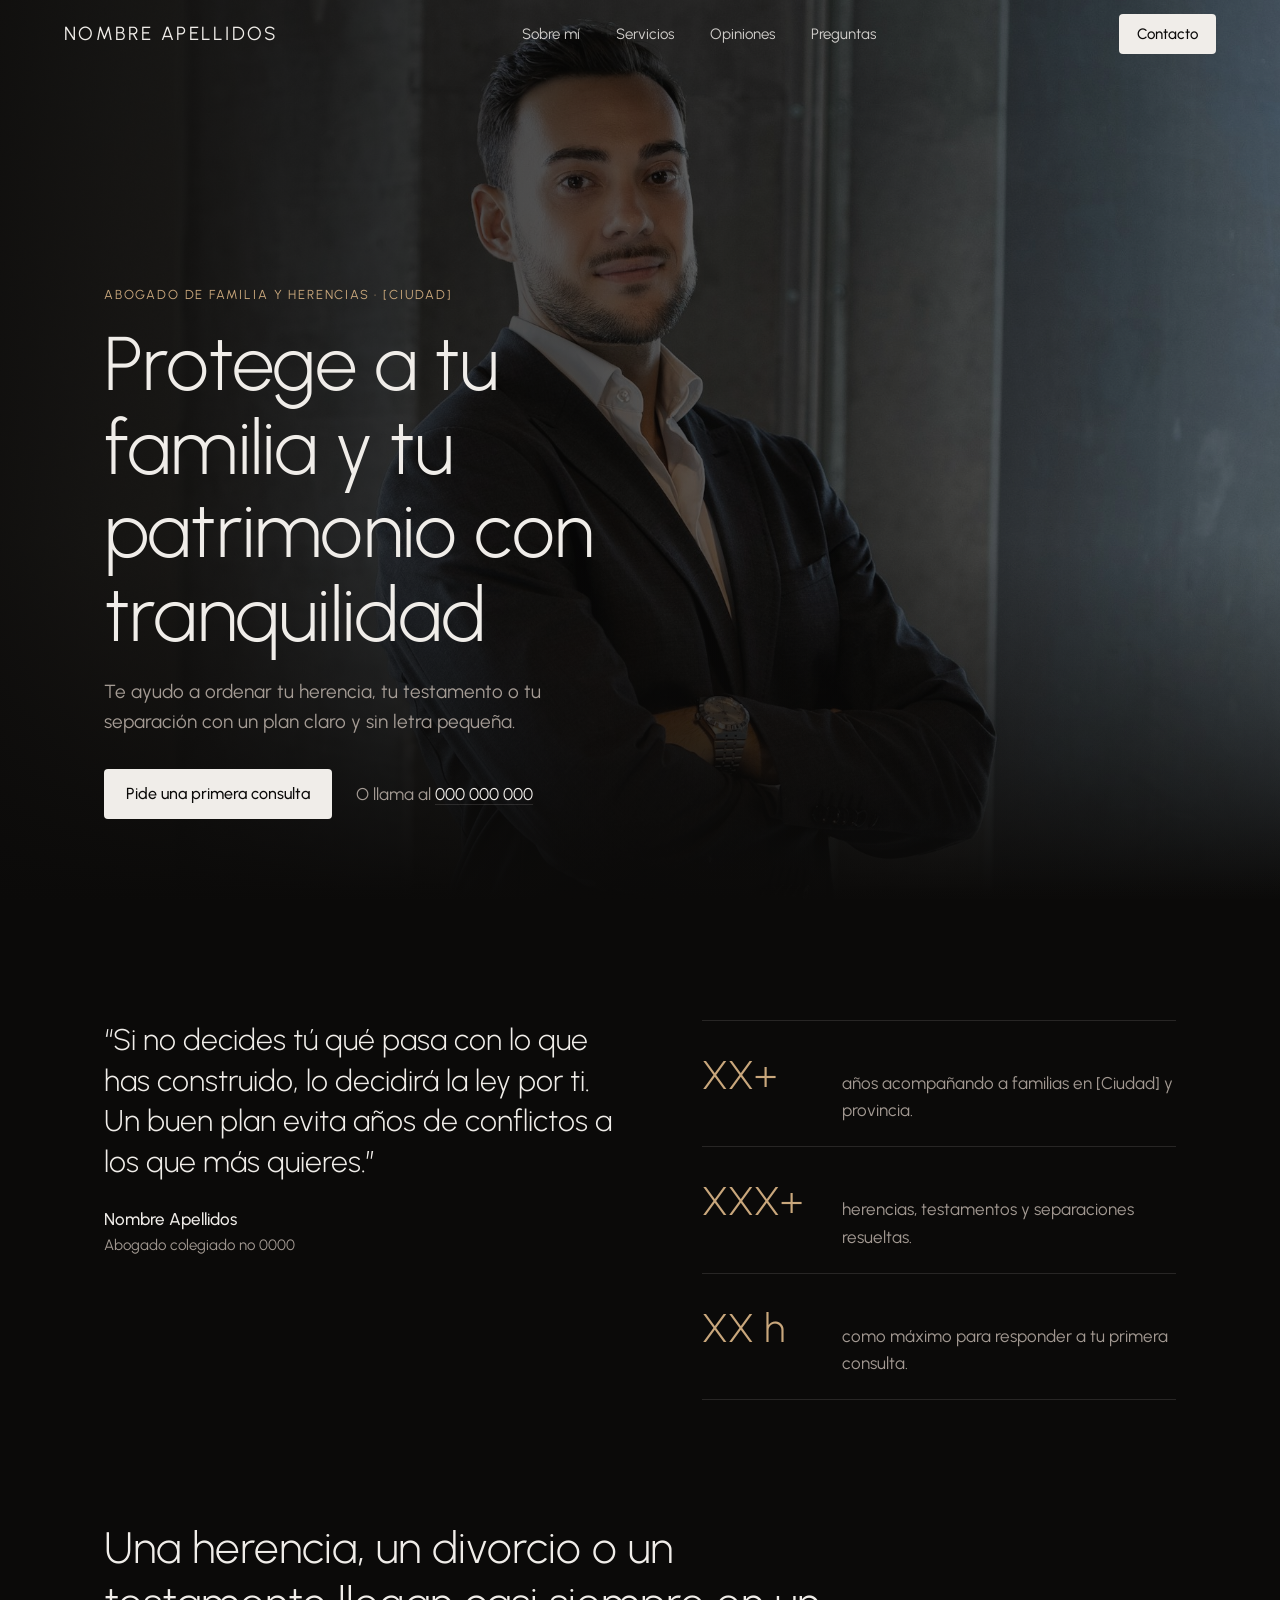
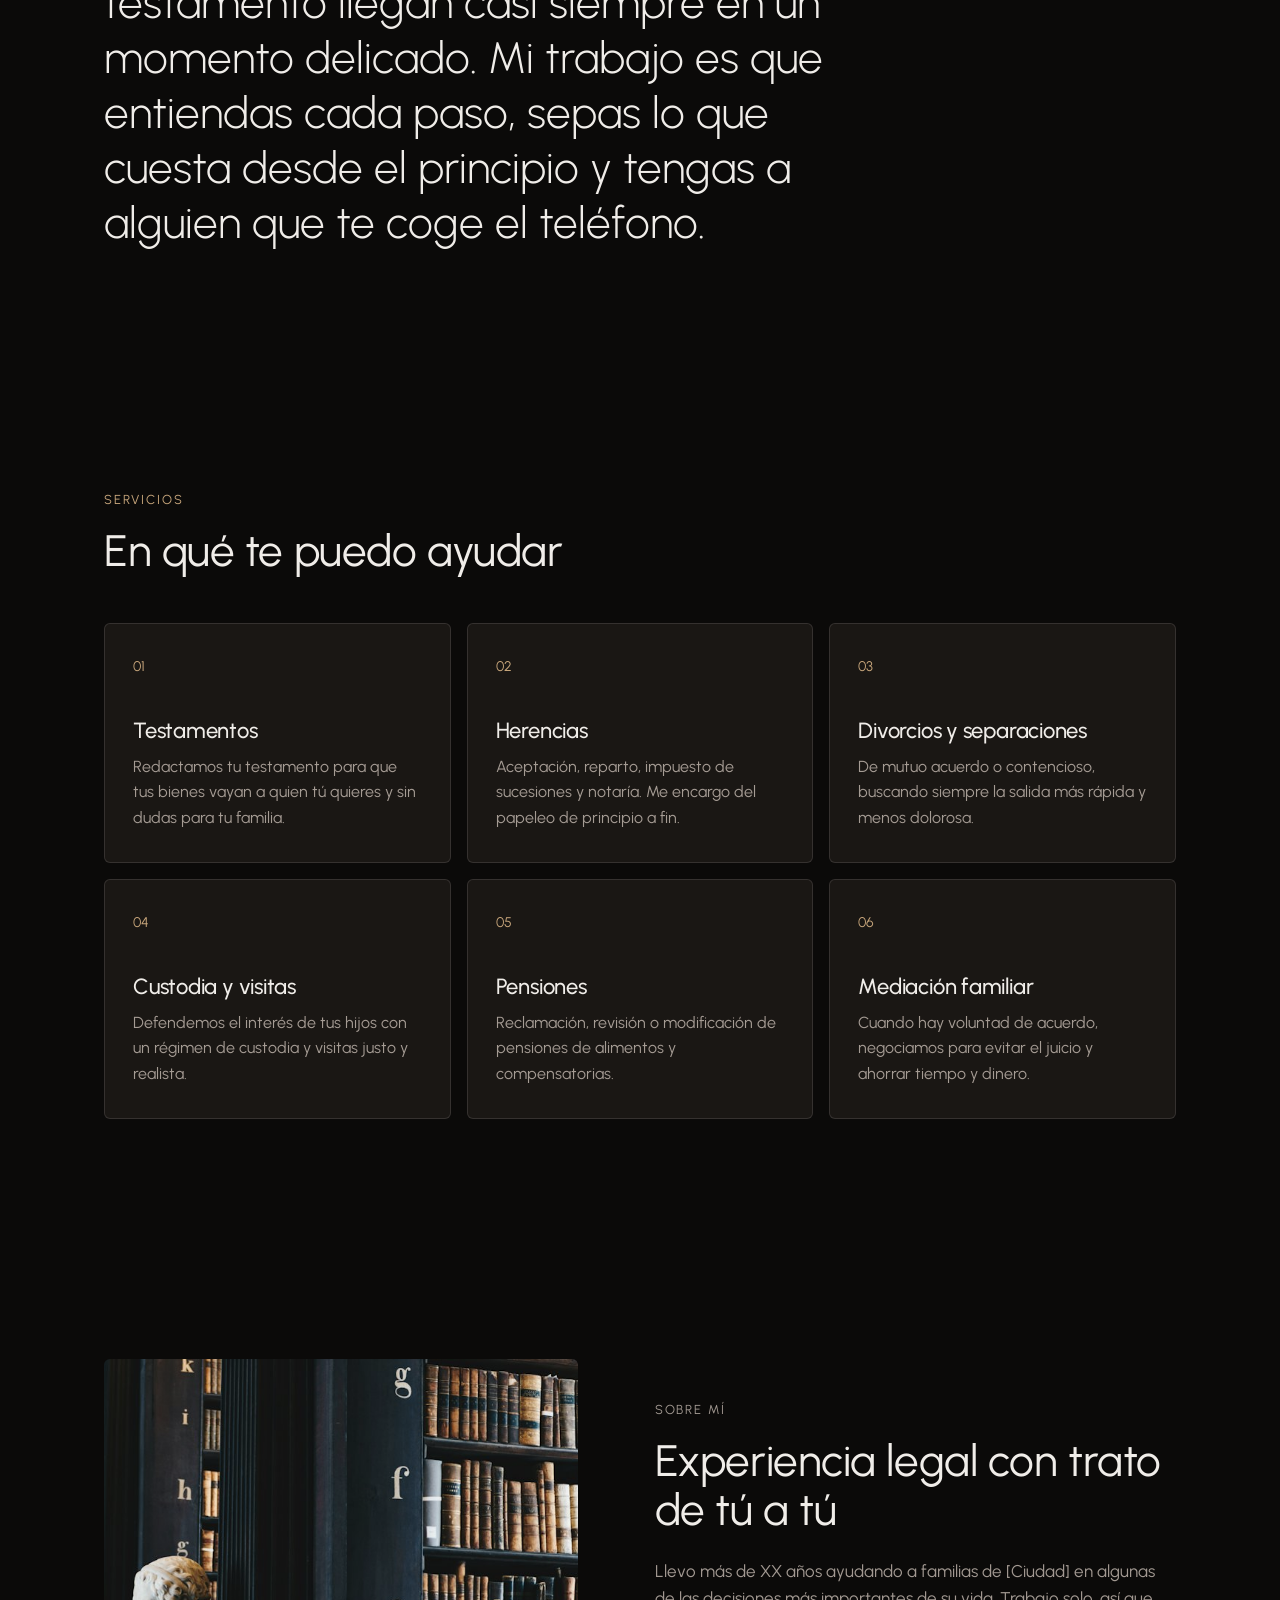
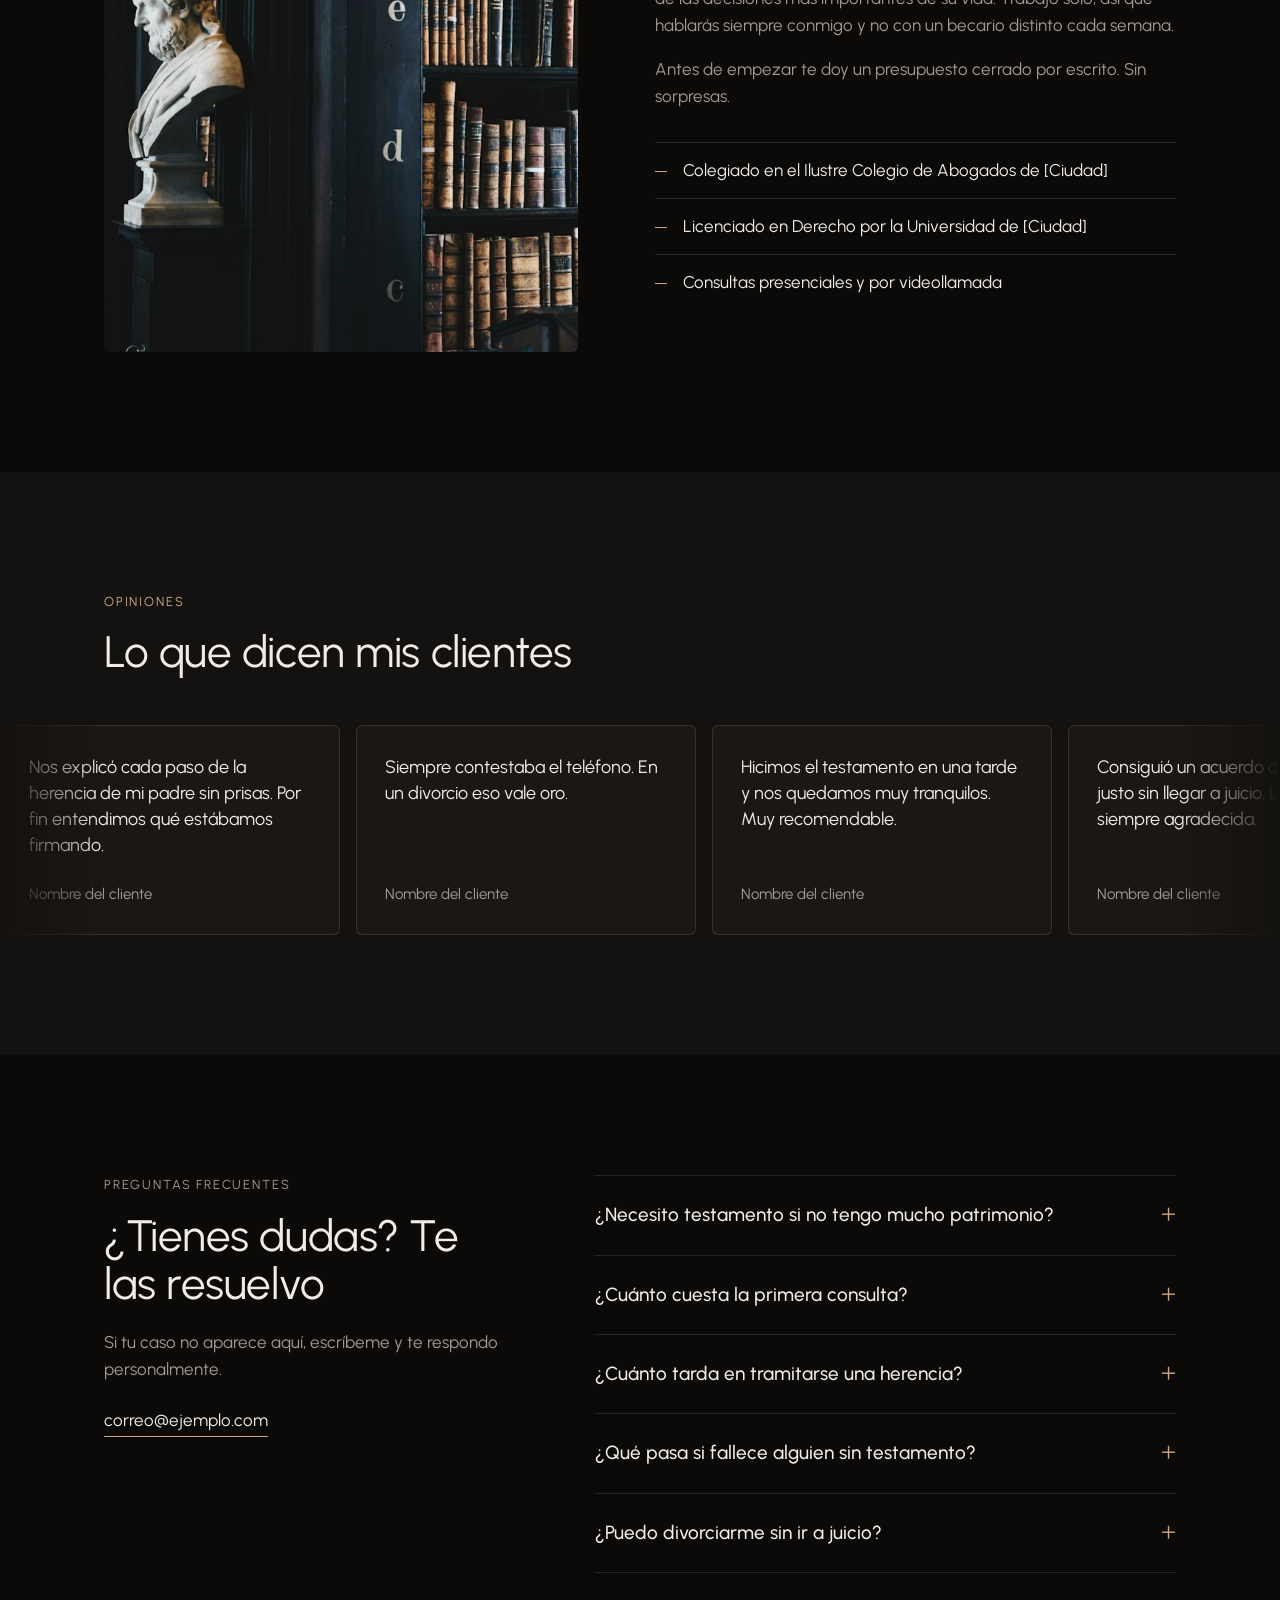
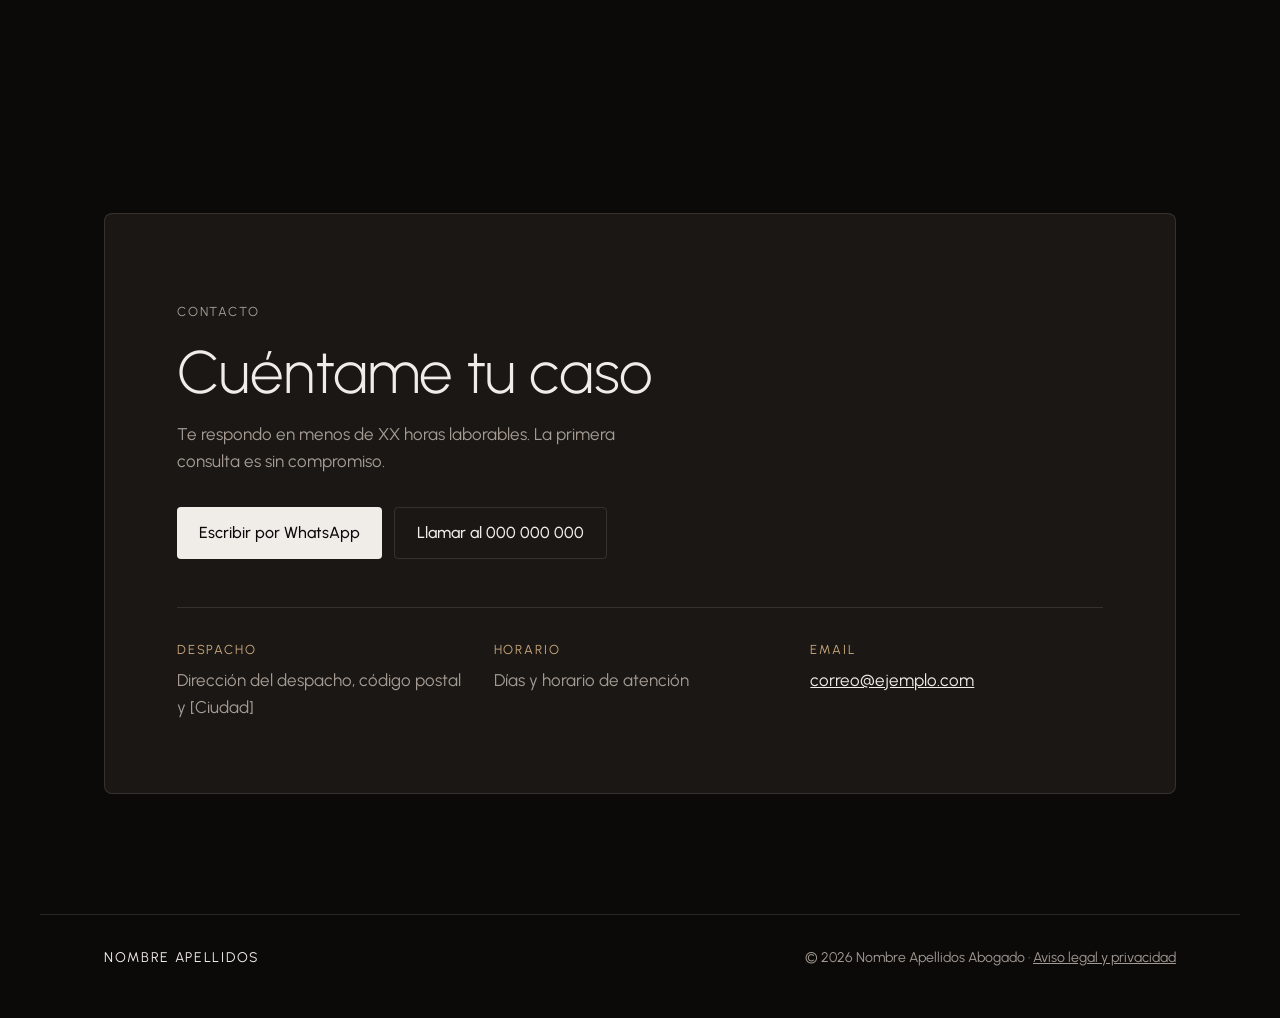
==== index.html @ 5a5ef5f4 "Prototipo de web para abogado Co-Authored-By: Claude Opus 5.5 <noreply@anthropic.com>" ====
<!doctype html>
<html lang="es">
<head>
  <meta charset="utf-8">
  <meta name="viewport" content="width=device-width, initial-scale=1">
  <title>Nombre Apellidos · Abogado de familia y herencias en [Ciudad]</title>
  <meta name="description" content="Abogado de familia y herencias en [Ciudad]. Testamentos, herencias, divorcios y custodia con un trato cercano. Primera consulta sin compromiso: +34 000 000 000.">
  <link rel="canonical" href="https://ercarlo672.github.io/prototipo-abogado/">
  <meta property="og:title" content="Nombre Apellidos · Abogado de familia y herencias en [Ciudad]">
  <meta property="og:description" content="Testamentos, herencias, divorcios y custodia con un trato cercano.">
  <meta property="og:url" content="https://ercarlo672.github.io/prototipo-abogado/">
  <meta property="og:type" content="website">
  <meta property="og:image" content="https://ercarlo672.github.io/prototipo-abogado/assets/hero.jpg">
  <meta name="theme-color" content="#0b0a09">
  <link rel="icon" href="favicon.svg?v=20261025c" type="image/svg+xml">
  <link rel="preload" href="assets/fonts/urbanist.woff2" as="font" type="font/woff2" crossorigin>
  <link rel="stylesheet" href="styles.css?v=20261025c">
  <script>document.documentElement.classList.add("js")</script>
  <script type="application/ld+json">
  {
    "@context": "https://schema.org",
    "@type": "LegalService",
    "name": "Nombre Apellidos Abogado",
    "url": "https://ercarlo672.github.io/prototipo-abogado/",
    "image": "https://ercarlo672.github.io/prototipo-abogado/assets/hero.jpg",
    "telephone": "+34000000000",
    "email": "correo@ejemplo.com",
    "address": { "@type": "PostalAddress", "streetAddress": "Dirección del despacho", "postalCode": "00000", "addressLocality": "[Ciudad]", "addressCountry": "ES" },
    "areaServed": "[Ciudad]",
    "knowsAbout": ["Derecho de familia", "Herencias", "Testamentos", "Divorcios", "Custodia"]
  }
  </script>
</head>
<body>
  <a class="skip" href="#main">Saltar al contenido</a>

  <header class="nav" id="nav">
    <a class="nav__brand" href="./">NOMBRE APELLIDOS</a>
    <nav class="nav__links" aria-label="Principal">
      <a href="#sobre-mi">Sobre mí</a>
      <a href="#servicios">Servicios</a>
      <a href="#opiniones">Opiniones</a>
      <a href="#preguntas">Preguntas</a>
    </nav>
    <a class="btn btn--claro" href="#contacto">Contacto</a>
  </header>

  <main id="main">
    <section class="hero">
      <img class="hero__foto" src="assets/hero.jpg" alt="Nombre Apellidos, abogado, con los brazos cruzados en su despacho" width="1800" height="1800" fetchpriority="high">
      <div class="hero__texto">
        <p class="etiqueta">Abogado de familia y herencias · [Ciudad]</p>
        <h1>Protege a tu familia y tu patrimonio con tranquilidad</h1>
        <p class="hero__sub">Te ayudo a ordenar tu herencia, tu testamento o tu separación con un plan claro y sin letra pequeña.</p>
        <div class="hero__acciones">
          <a class="btn btn--claro" href="#contacto">Pide una primera consulta</a>
          <p class="hero__tel">O llama al <a href="tel:+34000000000">000 000 000</a></p>
        </div>
      </div>
    </section>

    <section class="cita aparece">
      <blockquote>
        <p>“Si no decides tú qué pasa con lo que has construido, lo decidirá la ley por ti. Un buen plan evita años de conflictos a los que más quieres.”</p>
        <footer><strong>Nombre Apellidos</strong><span>Abogado colegiado nº 0000</span></footer>
      </blockquote>
      <ul class="datos">
        <li><strong>XX+</strong><span>años acompañando a familias en [Ciudad] y provincia.</span></li>
        <li><strong>XXX+</strong><span>herencias, testamentos y separaciones resueltas.</span></li>
        <li><strong>XX h</strong><span>como máximo para responder a tu primera consulta.</span></li>
      </ul>
    </section>

    <section class="intro aparece">
      <p>Una herencia, un divorcio o un testamento llegan casi siempre en un momento delicado. Mi trabajo es que entiendas cada paso, sepas lo que cuesta desde el principio y tengas a alguien que te coge el teléfono.</p>
    </section>

    <section class="servicios" id="servicios">
      <div class="cabecera aparece">
        <p class="etiqueta">Servicios</p>
        <h2>En qué te puedo ayudar</h2>
      </div>
      <div class="tarjetas">
        <article class="tarjeta aparece">
          <span class="tarjeta__num">01</span>
          <h3>Testamentos</h3>
          <p>Redactamos tu testamento para que tus bienes vayan a quien tú quieres y sin dudas para tu familia.</p>
        </article>
        <article class="tarjeta aparece">
          <span class="tarjeta__num">02</span>
          <h3>Herencias</h3>
          <p>Aceptación, reparto, impuesto de sucesiones y notaría. Me encargo del papeleo de principio a fin.</p>
        </article>
        <article class="tarjeta aparece">
          <span class="tarjeta__num">03</span>
          <h3>Divorcios y separaciones</h3>
          <p>De mutuo acuerdo o contencioso, buscando siempre la salida más rápida y menos dolorosa.</p>
        </article>
        <article class="tarjeta aparece">
          <span class="tarjeta__num">04</span>
          <h3>Custodia y visitas</h3>
          <p>Defendemos el interés de tus hijos con un régimen de custodia y visitas justo y realista.</p>
        </article>
        <article class="tarjeta aparece">
          <span class="tarjeta__num">05</span>
          <h3>Pensiones</h3>
          <p>Reclamación, revisión o modificación de pensiones de alimentos y compensatorias.</p>
        </article>
        <article class="tarjeta aparece">
          <span class="tarjeta__num">06</span>
          <h3>Mediación familiar</h3>
          <p>Cuando hay voluntad de acuerdo, negociamos para evitar el juicio y ahorrar tiempo y dinero.</p>
        </article>
      </div>
    </section>

    <section class="sobre" id="sobre-mi">
      <img class="sobre__foto aparece" src="assets/despacho.jpg" alt="Biblioteca jurídica con estanterías de libros antiguos" width="1200" height="800" loading="lazy">
      <div class="sobre__texto aparece">
        <p class="etiqueta">Sobre mí</p>
        <h2>Experiencia legal con trato de tú a tú</h2>
        <p>Llevo más de XX años ayudando a familias de [Ciudad] en algunas de las decisiones más importantes de su vida. Trabajo solo, así que hablarás siempre conmigo y no con un becario distinto cada semana.</p>
        <p>Antes de empezar te doy un presupuesto cerrado por escrito. Sin sorpresas.</p>
        <ul class="sellos">
          <li>Colegiado en el Ilustre Colegio de Abogados de [Ciudad]</li>
          <li>Licenciado en Derecho por la Universidad de [Ciudad]</li>
          <li>Consultas presenciales y por videollamada</li>
        </ul>
      </div>
    </section>

    <!-- Opiniones de ejemplo: sustituir por reseñas reales de Google antes de publicar -->
    <section class="opiniones" id="opiniones">
      <div class="cabecera aparece">
        <p class="etiqueta">Opiniones</p>
        <h2>Lo que dicen mis clientes</h2>
      </div>
      <div class="cinta" aria-label="Opiniones de clientes">
        <ul class="cinta__pista">
          <li><p>Nos explicó cada paso de la herencia de mi padre sin prisas. Por fin entendimos qué estábamos firmando.</p><span>Nombre del cliente</span></li>
          <li><p>Siempre contestaba el teléfono. En un divorcio eso vale oro.</p><span>Nombre del cliente</span></li>
          <li><p>Hicimos el testamento en una tarde y nos quedamos muy tranquilos. Muy recomendable.</p><span>Nombre del cliente</span></li>
          <li><p>Consiguió un acuerdo de custodia justo sin llegar a juicio. Le estaré siempre agradecida.</p><span>Nombre del cliente</span></li>
          <li><p>Presupuesto cerrado desde el primer día y ni un euro más. Así da gusto.</p><span>Nombre del cliente</span></li>
          <li><p>Un caso de herencia complicado entre hermanos y lo resolvió con mucha mano izquierda.</p><span>Nombre del cliente</span></li>
        </ul>
      </div>
    </section>

    <section class="preguntas" id="preguntas">
      <div class="preguntas__lado aparece">
        <p class="etiqueta">Preguntas frecuentes</p>
        <h2>¿Tienes dudas? Te las resuelvo</h2>
        <p>Si tu caso no aparece aquí, escríbeme y te respondo personalmente.</p>
        <a class="preguntas__email" href="mailto:correo@ejemplo.com">correo@ejemplo.com</a>
      </div>
      <div class="acordeon aparece">
        <details>
          <summary>¿Necesito testamento si no tengo mucho patrimonio?</summary>
          <p>Sí. Un testamento no es solo dinero: también sirve para nombrar tutor para tus hijos y evitar que tu familia tenga que hacer una declaración de herederos, que es más lenta y cara.</p>
        </details>
        <details>
          <summary>¿Cuánto cuesta la primera consulta?</summary>
          <p>La primera conversación para entender tu caso es sin compromiso. Si seguimos adelante, te doy un presupuesto cerrado por escrito antes de empezar.</p>
        </details>
        <details>
          <summary>¿Cuánto tarda en tramitarse una herencia?</summary>
          <p>Si los herederos están de acuerdo y la documentación está en orden, suele cerrarse en dos o tres meses. Recuerda que el impuesto de sucesiones tiene un plazo de seis meses desde el fallecimiento.</p>
        </details>
        <details>
          <summary>¿Qué pasa si fallece alguien sin testamento?</summary>
          <p>La ley decide quién hereda y en qué proporción. Hay que hacer una declaración de herederos ante notario o juzgado antes de poder repartir los bienes.</p>
        </details>
        <details>
          <summary>¿Puedo divorciarme sin ir a juicio?</summary>
          <p>Sí, si hay acuerdo. Un divorcio de mutuo acuerdo es más rápido, más barato y, sobre todo, menos duro para todos, especialmente si hay hijos.</p>
        </details>
      </div>
    </section>

    <section class="contacto" id="contacto">
      <div class="contacto__caja aparece">
        <p class="etiqueta">Contacto</p>
        <h2>Cuéntame tu caso</h2>
        <p>Te respondo en menos de XX horas laborables. La primera consulta es sin compromiso.</p>
        <div class="contacto__acciones">
          <a class="btn btn--claro" href="https://wa.me/34000000000?text=Hola%2C%20quer%C3%ADa%20consultarte%20un%20caso" target="_blank" rel="noopener">Escribir por WhatsApp</a>
          <a class="btn btn--linea" href="tel:+34000000000">Llamar al 000 000 000</a>
        </div>
        <dl class="contacto__datos">
          <div><dt>Despacho</dt><dd>Dirección del despacho, código postal y [Ciudad]</dd></div>
          <div><dt>Horario</dt><dd>Días y horario de atención</dd></div>
          <div><dt>Email</dt><dd><a href="mailto:correo@ejemplo.com">correo@ejemplo.com</a></dd></div>
        </dl>
      </div>
    </section>
  </main>

  <footer class="pie">
    <span class="pie__marca">NOMBRE APELLIDOS</span>
    <p>&copy; 2026 Nombre Apellidos Abogado · <a href="legal.html">Aviso legal y privacidad</a></p>
  </footer>

  <script src="app.js?v=20261025c" defer></script>
</body>
</html>
---- styles.css ----
/* Álvaro Ríos Abogado: oscuro y cálido, inspirado en la plantilla Solo Lawyers */
@font-face {
  font-family: "Urbanist";
  src: url("assets/fonts/urbanist.woff2") format("woff2");
  font-weight: 300 600;
  font-display: swap;
}

:root {
  --fondo: #0b0a09;
  --fondo-2: #141210;
  --tarjeta: #1a1714;
  --linea: rgba(240, 237, 233, .12);
  --tinta: #f0ede9;
  --suave: rgba(196, 186, 177, .82);
  --acento: #c9a77c;
  --gutter: clamp(16px, 5vw, 64px);
  --ancho: 1200px;
}

*, *::before, *::after { box-sizing: border-box; }
html { scroll-behavior: smooth; scroll-padding-top: 80px; }
body { margin: 0; font: 400 17px/1.6 "Urbanist", system-ui, sans-serif; color: var(--tinta); background: var(--fondo); -webkit-font-smoothing: antialiased; }
a { color: inherit; }
img { max-width: 100%; height: auto; display: block; }
h1, h2, h3 { font-weight: 400; line-height: 1.1; margin: 0; letter-spacing: -.01em; }
h2 { font-size: clamp(30px, 4vw, 44px); }
p { margin: 0; }
:focus-visible { outline: 2px solid var(--acento); outline-offset: 3px; }

.skip { position: absolute; left: -999px; }
.skip:focus { left: 16px; top: 16px; background: var(--tinta); color: var(--fondo); padding: 8px 12px; z-index: 50; }

.etiqueta { font-size: 13px; letter-spacing: .14em; text-transform: uppercase; color: var(--acento); margin-bottom: 16px; }

/* Botones */
.btn { display: inline-flex; align-items: center; justify-content: center; min-height: 46px; padding: 12px 22px; border-radius: 4px; background: var(--tinta); color: var(--fondo); text-decoration: none; font-weight: 500; font-size: 16px; transition: background .2s, color .2s; }
.btn--claro:hover { background: #fff; }
.btn--linea { background: transparent; color: var(--tinta); border: 1px solid var(--linea); }
.btn--linea:hover { border-color: var(--tinta); }

/* Cabecera */
.nav { position: fixed; inset: 0 0 auto; z-index: 20; display: flex; align-items: center; justify-content: space-between; gap: 24px; padding: 14px var(--gutter); transition: background .3s, backdrop-filter .3s; }
.nav.is-fija { background: rgba(11, 10, 9, .82); backdrop-filter: blur(12px); -webkit-backdrop-filter: blur(12px); border-bottom: 1px solid var(--linea); }
.nav__brand { font-size: 19px; letter-spacing: .12em; text-decoration: none; }
.nav__links { display: flex; gap: 36px; }
.nav__links a { text-decoration: none; font-size: 15px; opacity: .85; }
.nav__links a:hover { opacity: 1; }
.nav .btn { min-height: 40px; padding: 8px 18px; font-size: 15px; }

/* Portada */
.hero { position: relative; min-height: 100svh; display: flex; align-items: flex-end; overflow: hidden; }
.hero__foto { position: absolute; inset: 0; width: 100%; height: 100%; object-fit: cover; object-position: 70% 30%; filter: grayscale(.25) brightness(.7); }
.hero::after { content: ""; position: absolute; inset: 0; background: linear-gradient(90deg, rgba(11,10,9,.92) 0%, rgba(11,10,9,.55) 45%, rgba(11,10,9,.1) 100%), linear-gradient(0deg, var(--fondo) 0%, transparent 40%); }
.hero__texto { position: relative; z-index: 1; width: 100%; max-width: var(--ancho); margin: 0 auto; padding: 140px var(--gutter) clamp(48px, 9vh, 96px); }
.hero h1 { font-size: clamp(40px, 6.4vw, 76px); font-weight: 300; max-width: 13ch; }
.hero__sub { max-width: 46ch; margin-top: 20px; font-size: clamp(17px, 1.6vw, 19px); color: var(--suave); }
.hero__acciones { display: flex; flex-wrap: wrap; align-items: center; gap: 16px 24px; margin-top: 32px; }
.hero__tel { color: var(--suave); }
.hero__tel a { color: var(--tinta); text-decoration: none; border-bottom: 1px solid var(--linea); }

/* Cita y datos */
.cita, .intro, .servicios, .sobre, .opiniones, .preguntas, .contacto { max-width: var(--ancho); margin: 0 auto; padding: clamp(64px, 10vw, 120px) var(--gutter); }
.cita { display: grid; grid-template-columns: 1.1fr 1fr; gap: clamp(40px, 6vw, 96px); align-items: start; }
.cita blockquote { margin: 0; }
.cita blockquote p { font-size: clamp(22px, 2.4vw, 30px); line-height: 1.35; font-weight: 300; }
.cita footer { display: flex; flex-direction: column; margin-top: 24px; }
.cita footer strong { font-weight: 500; }
.cita footer span { color: var(--suave); font-size: 15px; }
.datos { list-style: none; margin: 0; padding: 0; display: grid; gap: 0; }
.datos li { display: grid; grid-template-columns: 120px 1fr; gap: 20px; align-items: baseline; padding: 22px 0; border-top: 1px solid var(--linea); }
.datos li:last-child { border-bottom: 1px solid var(--linea); }
.datos strong { font-size: 40px; font-weight: 300; color: var(--acento); }
.datos span { color: var(--suave); }

.intro { padding-top: 0; }
.intro p { max-width: 30ch; font-size: clamp(26px, 3.6vw, 44px); line-height: 1.25; font-weight: 300; }

/* Servicios */
.cabecera { margin-bottom: 48px; }
.tarjetas { display: grid; grid-template-columns: repeat(3, 1fr); gap: 16px; }
.tarjeta { background: var(--tarjeta); border: 1px solid var(--linea); border-radius: 6px; padding: 32px 28px; min-height: 240px; display: flex; flex-direction: column; transition: border-color .25s, transform .25s; }
.tarjeta:hover { border-color: rgba(201, 167, 124, .5); transform: translateY(-3px); }
.tarjeta__num { font-size: 14px; color: var(--acento); margin-bottom: auto; padding-bottom: 40px; }
.tarjeta h3 { font-size: 22px; font-weight: 500; margin-bottom: 10px; }
.tarjeta p { color: var(--suave); font-size: 16px; }

/* Sobre mí */
.sobre { display: grid; grid-template-columns: 1fr 1.1fr; gap: clamp(40px, 6vw, 96px); align-items: center; }
.sobre__foto { width: 100%; aspect-ratio: 4 / 5; object-fit: cover; border-radius: 6px; filter: grayscale(.2); }
.sobre__texto h2 { margin-bottom: 24px; }
.sobre__texto > p { color: var(--suave); margin-bottom: 16px; max-width: 52ch; }
.sellos { list-style: none; padding: 0; margin: 32px 0 0; }
.sellos li { padding: 14px 0 14px 28px; border-top: 1px solid var(--linea); position: relative; }
.sellos li::before { content: ""; position: absolute; left: 0; top: 50%; width: 12px; height: 1px; background: var(--acento); }

/* Opiniones en cinta */
.opiniones { max-width: none; padding-left: 0; padding-right: 0; background: var(--fondo-2); }
.opiniones .cabecera { max-width: var(--ancho); margin: 0 auto 48px; padding: 0 var(--gutter); }
.cinta { overflow: hidden; -webkit-mask-image: linear-gradient(90deg, transparent, #000 8%, #000 92%, transparent); mask-image: linear-gradient(90deg, transparent, #000 8%, #000 92%, transparent); }
.cinta__pista { list-style: none; margin: 0; padding: 0; display: flex; gap: 16px; width: max-content; animation: cinta 50s linear infinite; }
.cinta:hover .cinta__pista { animation-play-state: paused; }
.cinta__pista li { width: 340px; flex: none; background: var(--tarjeta); border: 1px solid var(--linea); border-radius: 6px; padding: 28px; display: flex; flex-direction: column; justify-content: space-between; gap: 24px; }
.cinta__pista p { font-size: 18px; line-height: 1.45; }
.cinta__pista span { color: var(--suave); font-size: 15px; }
@keyframes cinta { to { transform: translateX(calc(-50% - 8px)); } }

/* Preguntas */
.preguntas { display: grid; grid-template-columns: 1fr 1.4fr; gap: clamp(40px, 6vw, 96px); align-items: start; }
.preguntas__lado h2 { margin-bottom: 20px; }
.preguntas__lado p { color: var(--suave); }
.preguntas__email { display: inline-block; margin-top: 24px; text-decoration: none; border-bottom: 1px solid var(--acento); padding-bottom: 2px; }
.acordeon details { border-top: 1px solid var(--linea); }
.acordeon details:last-child { border-bottom: 1px solid var(--linea); }
.acordeon summary { list-style: none; cursor: pointer; display: flex; justify-content: space-between; gap: 24px; padding: 24px 0; font-size: 19px; font-weight: 500; }
.acordeon summary::-webkit-details-marker { display: none; }
.acordeon summary::after { content: "+"; font-size: 26px; line-height: 1; font-weight: 300; color: var(--acento); transition: transform .25s; }
.acordeon details[open] summary::after { transform: rotate(45deg); }
.acordeon details p { color: var(--suave); padding-bottom: 24px; max-width: 60ch; }

/* Contacto */
.contacto__caja { background: var(--tarjeta); border: 1px solid var(--linea); border-radius: 8px; padding: clamp(32px, 6vw, 72px); }
.contacto__caja h2 { font-size: clamp(34px, 5vw, 60px); font-weight: 300; }
.contacto__caja > p { color: var(--suave); margin-top: 16px; max-width: 48ch; }
.contacto__acciones { display: flex; flex-wrap: wrap; gap: 12px; margin-top: 32px; }
.contacto__datos { display: grid; grid-template-columns: repeat(3, 1fr); gap: 24px; margin: 48px 0 0; padding-top: 32px; border-top: 1px solid var(--linea); }
.contacto__datos dt { font-size: 13px; letter-spacing: .14em; text-transform: uppercase; color: var(--acento); margin-bottom: 6px; }
.contacto__datos dd { margin: 0; color: var(--suave); }
.contacto__datos a { color: var(--tinta); }

/* Pie */
.pie { max-width: var(--ancho); margin: 0 auto; padding: 32px var(--gutter) 48px; display: flex; flex-wrap: wrap; justify-content: space-between; gap: 12px; color: var(--suave); font-size: 14px; border-top: 1px solid var(--linea); }
.pie__marca { letter-spacing: .12em; color: var(--tinta); }

/* Páginas legal y 404 */
.legal { max-width: 760px; margin: 0 auto; padding: 120px var(--gutter) 64px; }
.legal h1 { font-size: clamp(32px, 5vw, 48px); font-weight: 300; margin-bottom: 24px; }
.legal h2 { font-size: 22px; font-weight: 500; margin: 40px 0 12px; }
.legal p, .legal li { color: var(--suave); }
.legal p { margin-bottom: 12px; }
.nf { min-height: 100vh; display: grid; place-content: center; justify-items: center; gap: 16px; text-align: center; padding: 24px; }
.nf h1 { font-size: 96px; font-weight: 300; }
.nf p { color: var(--suave); }

/* Aparición al hacer scroll (solo si hay JS) */
.js .aparece { opacity: 0; transform: translateY(24px); transition: opacity .8s ease, transform .8s ease; }
.js .aparece.is-visible { opacity: 1; transform: none; }

@media (max-width: 960px) {
  .nav__links { display: none; }
  .tarjetas { grid-template-columns: repeat(2, 1fr); }
  .cita, .sobre, .preguntas { grid-template-columns: 1fr; }
  .sobre__foto { max-width: 520px; }
}
@media (max-width: 600px) {
  body { font-size: 16px; }
  .tarjetas { grid-template-columns: 1fr; }
  .tarjeta { min-height: 0; }
  .tarjeta__num { padding-bottom: 24px; }
  .datos li { grid-template-columns: 90px 1fr; }
  .datos strong { font-size: 32px; }
  .contacto__datos { grid-template-columns: 1fr; }
  .contacto__acciones .btn { width: 100%; }
  .cinta__pista li { width: 280px; }
  .hero__foto { object-position: 72% 20%; }
  .hero::after { background: linear-gradient(0deg, var(--fondo) 5%, rgba(11,10,9,.75) 45%, rgba(11,10,9,.25) 100%); }
}
@media (prefers-reduced-motion: reduce) {
  html { scroll-behavior: auto; }
  .cinta__pista { animation: none; flex-wrap: wrap; width: auto; padding: 0 var(--gutter); }
  .cinta { -webkit-mask-image: none; mask-image: none; }
  .js .aparece { opacity: 1; transform: none; transition: none; }
}
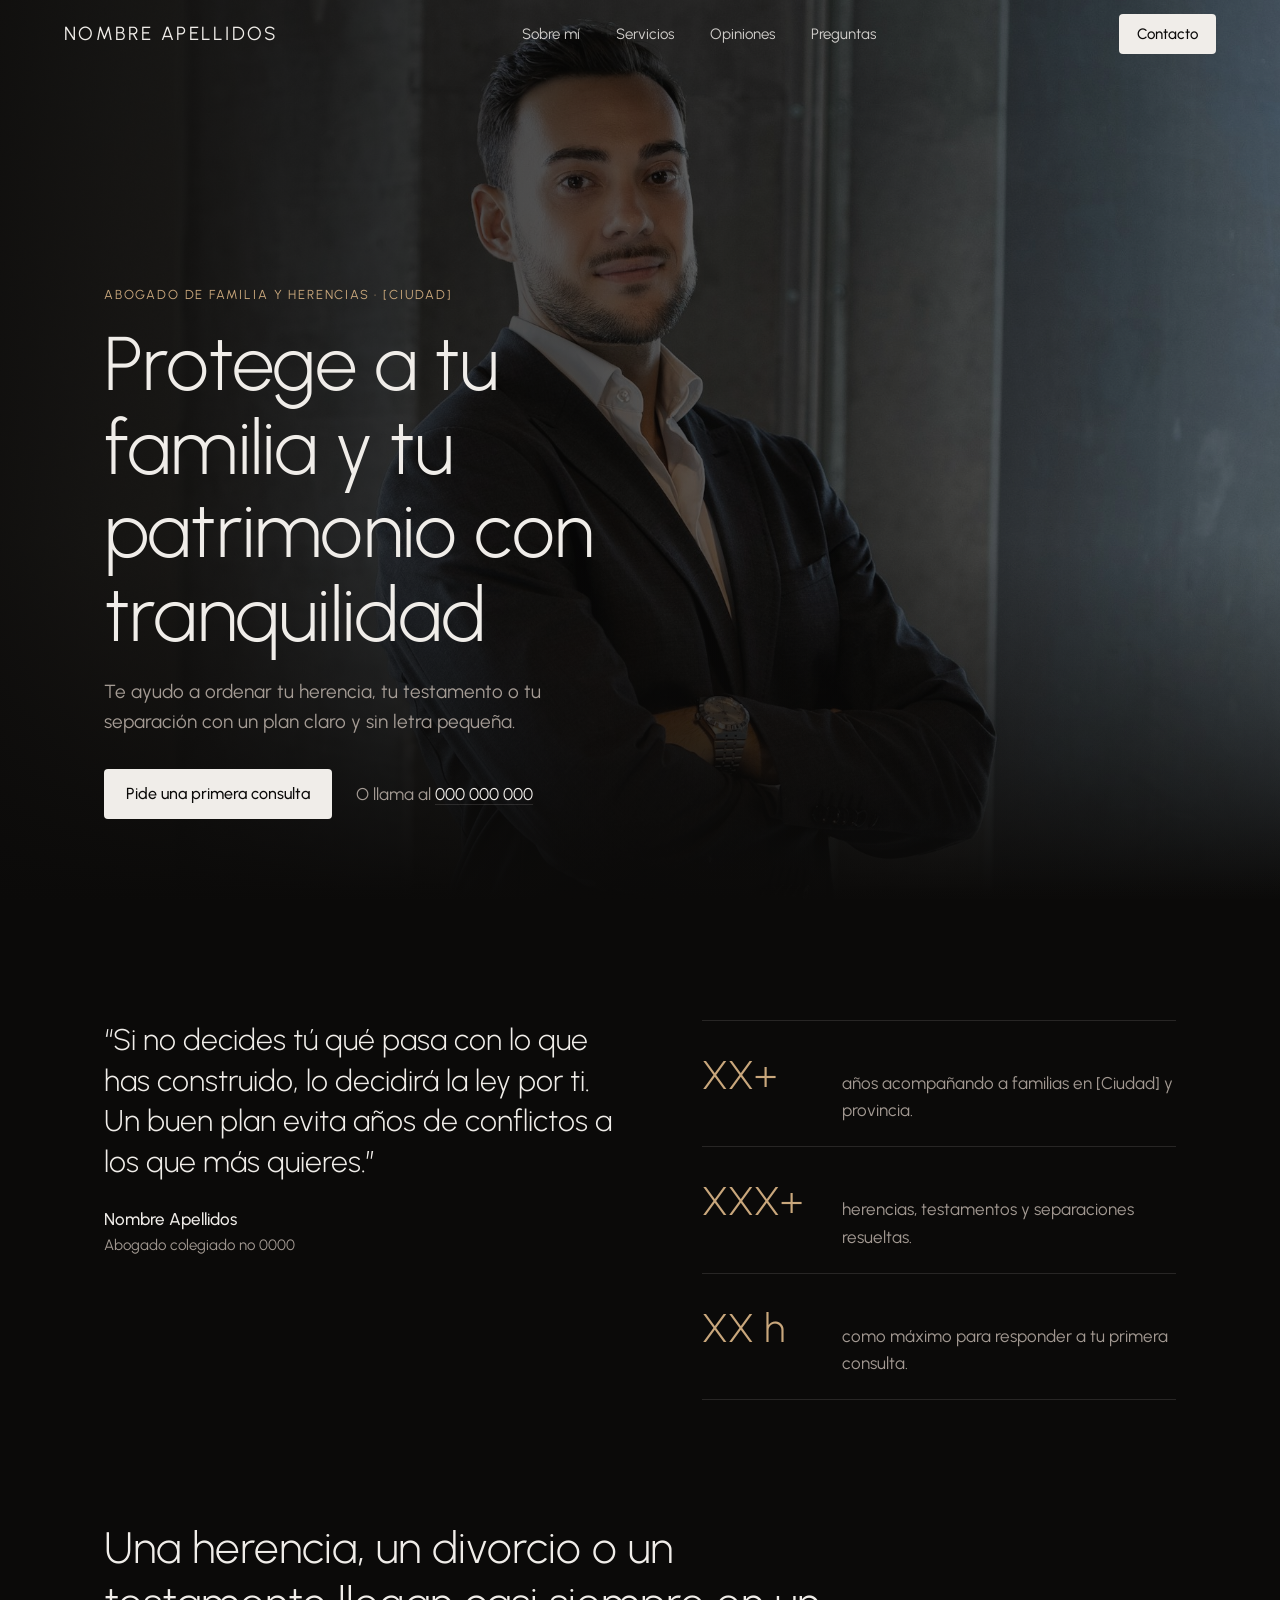
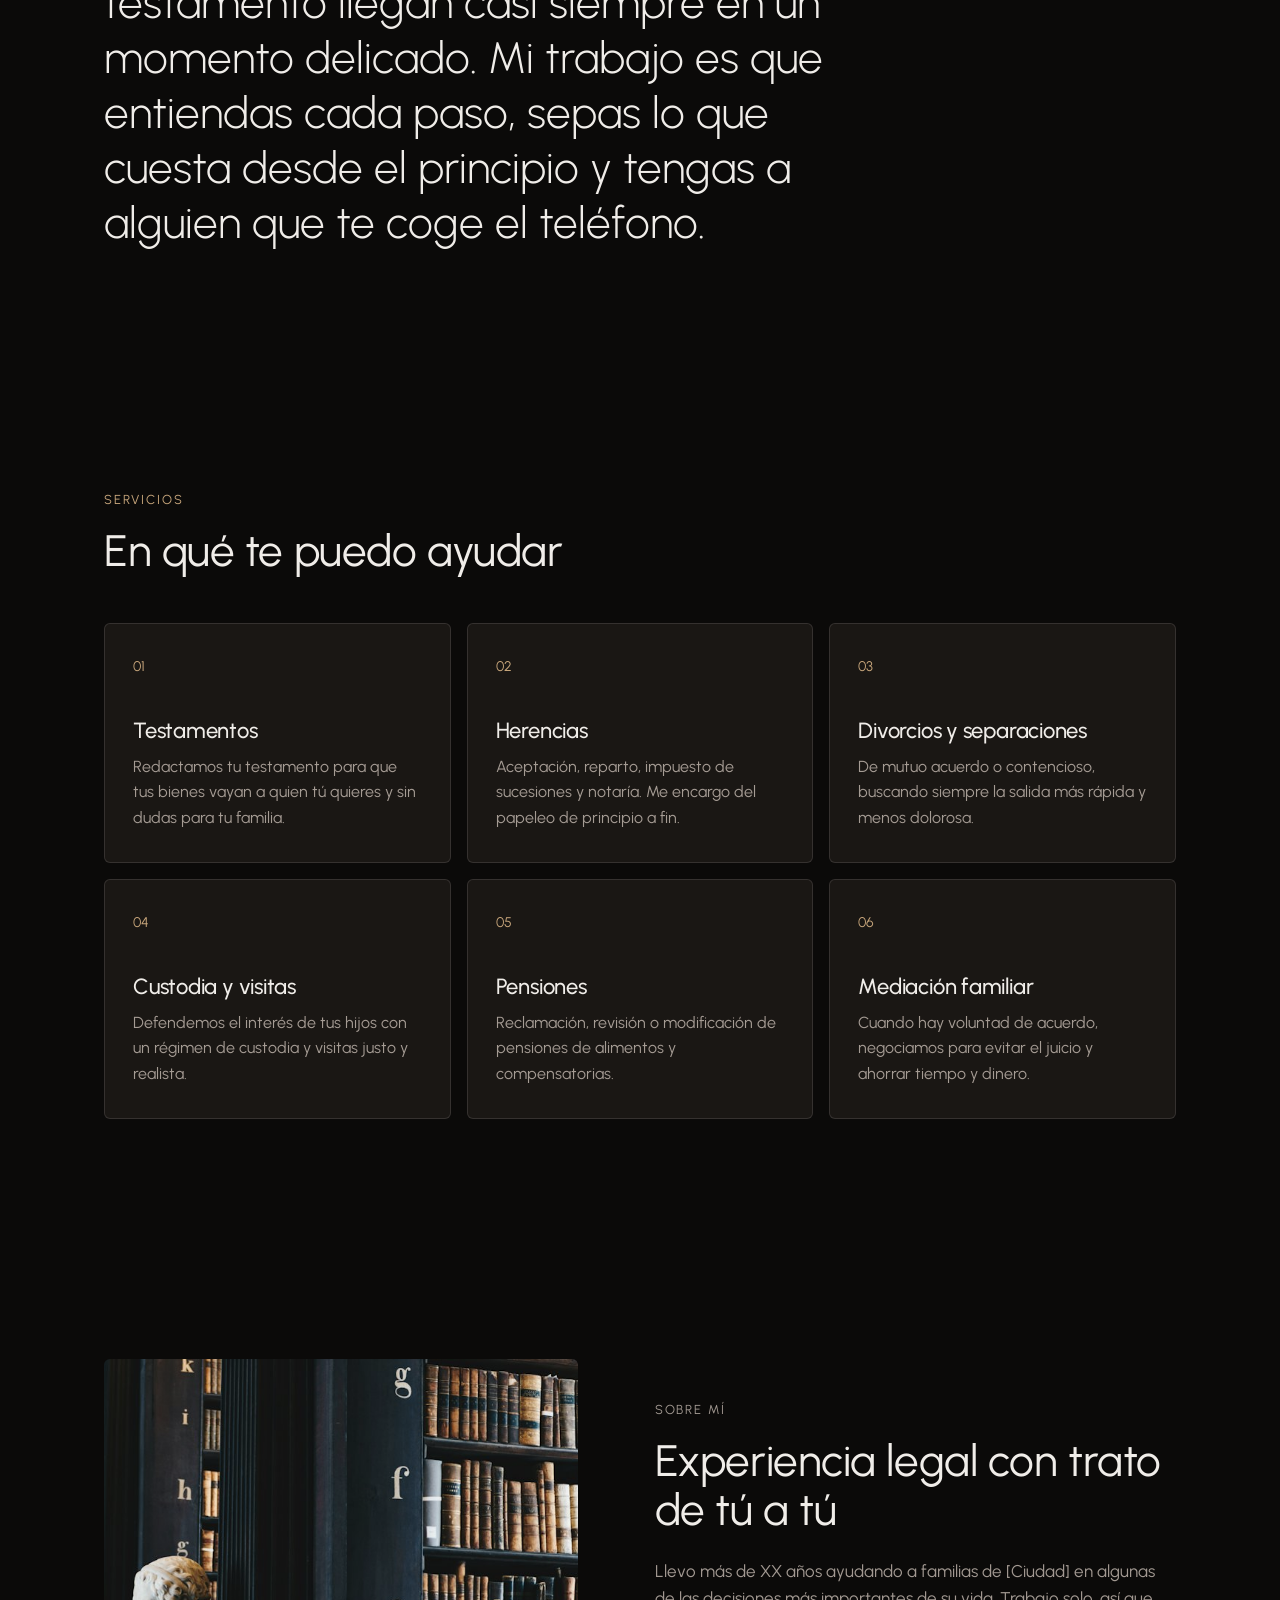
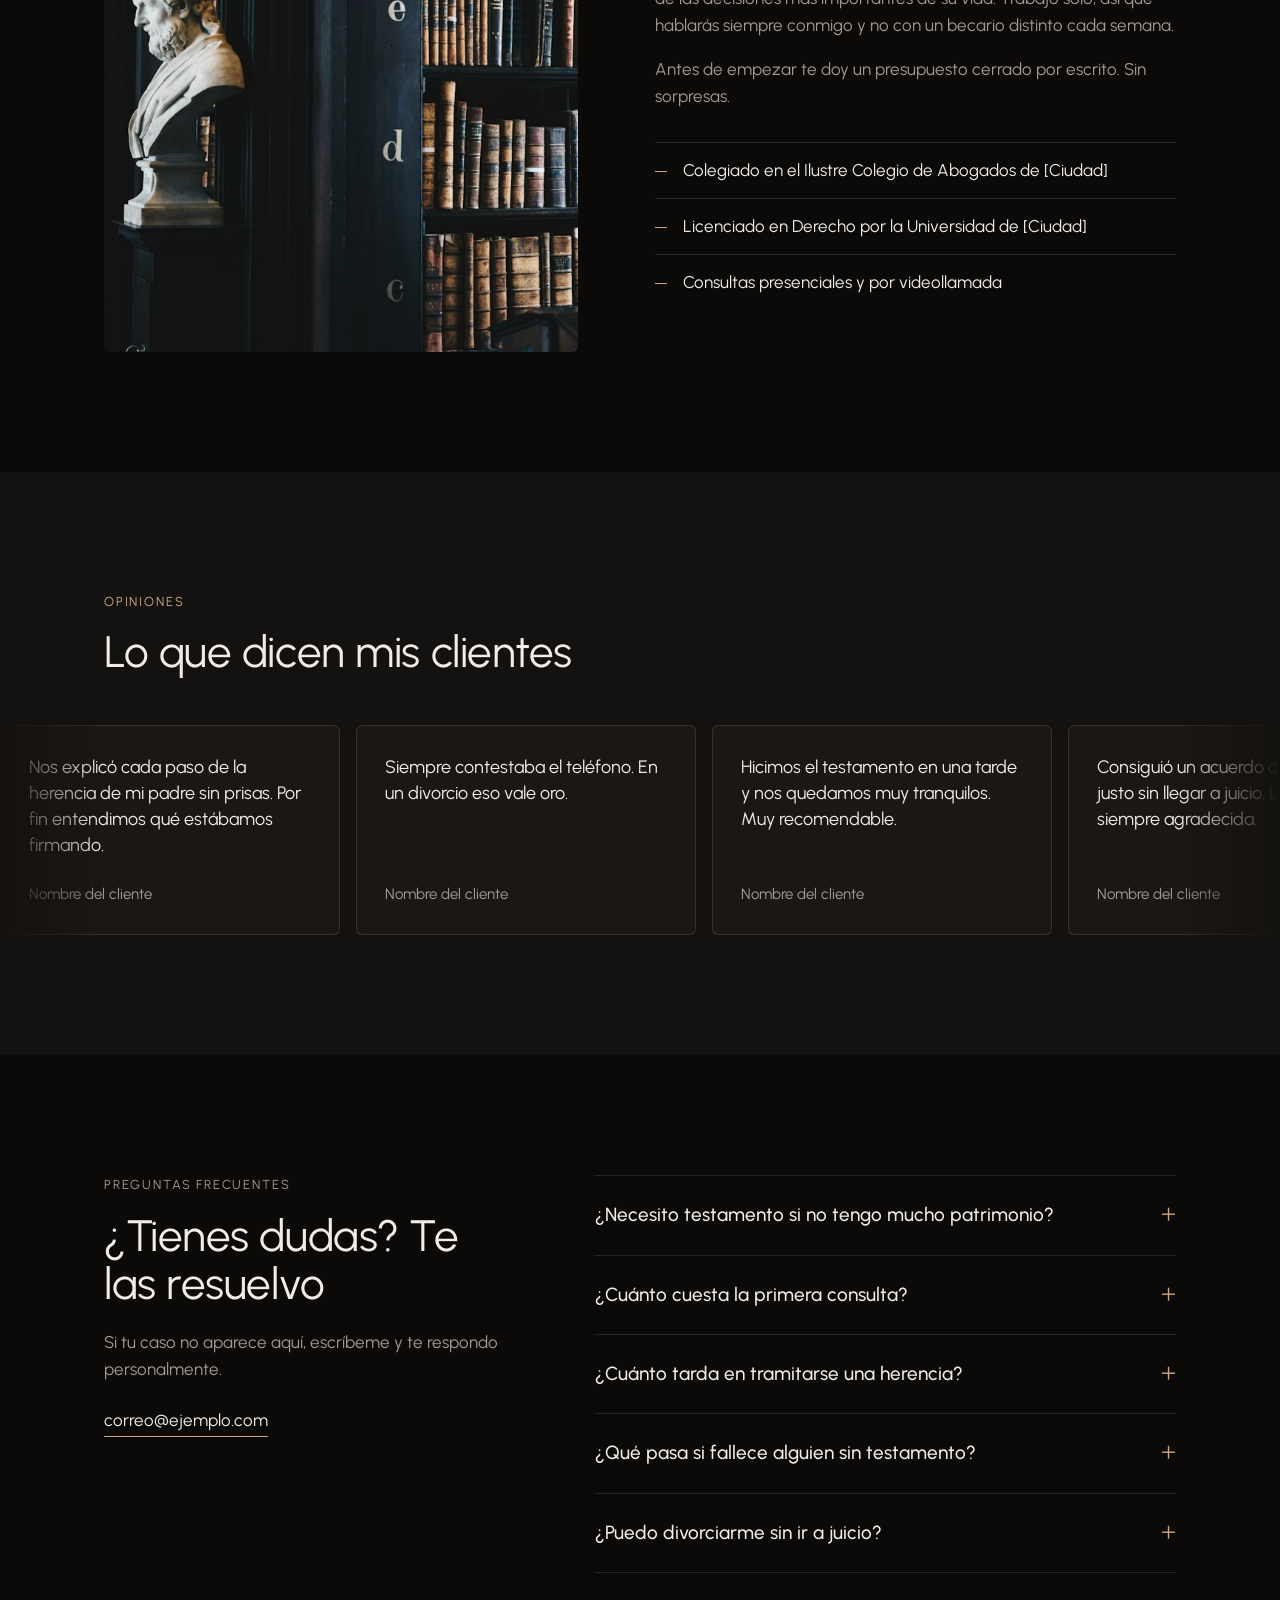
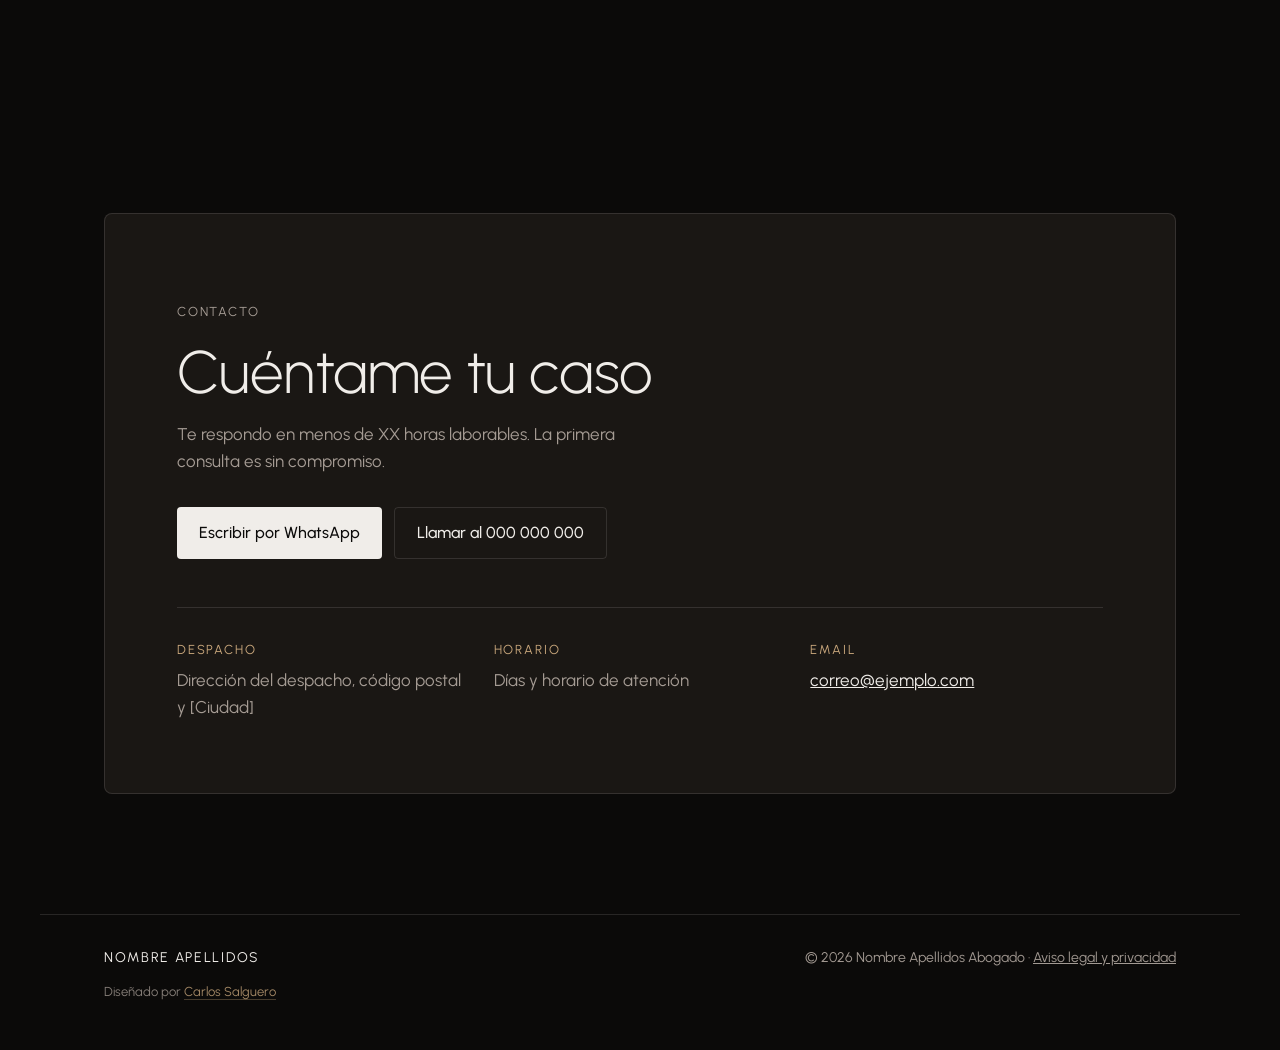
==== commit 7294cc0e: "Añade el crédito de diseño en el pie Co-Authored-By: Claude Opus 5.5 <noreply@anthropic.com>" ====
--- a/index.html
+++ b/index.html
@@ -14,7 +14,7 @@
   <meta name="theme-color" content="#0b0a09">
   <link rel="icon" href="favicon.svg?v=20261025c" type="image/svg+xml">
   <link rel="preload" href="assets/fonts/urbanist.woff2" as="font" type="font/woff2" crossorigin>
-  <link rel="stylesheet" href="styles.css?v=20261025c">
+  <link rel="stylesheet" href="styles.css?v=20261025d">
   <script>document.documentElement.classList.add("js")</script>
   <script type="application/ld+json">
   {
@@ -199,6 +199,7 @@
   <footer class="pie">
     <span class="pie__marca">NOMBRE APELLIDOS</span>
     <p>&copy; 2026 Nombre Apellidos Abogado · <a href="legal.html">Aviso legal y privacidad</a></p>
+    <p class="pie__autor">Diseñado por <a href="https://ercarlo672.github.io/" target="_blank" rel="noopener">Carlos Salguero</a></p>
   </footer>
 
   <script src="app.js?v=20261025c" defer></script>
--- a/styles.css
+++ b/styles.css
@@ -131,6 +131,9 @@
 /* Pie */
 .pie { max-width: var(--ancho); margin: 0 auto; padding: 32px var(--gutter) 48px; display: flex; flex-wrap: wrap; justify-content: space-between; gap: 12px; color: var(--suave); font-size: 14px; border-top: 1px solid var(--linea); }
 .pie__marca { letter-spacing: .12em; color: var(--tinta); }
+.pie__autor { flex-basis: 100%; font-size: 13px; opacity: .8; }
+.pie__autor a { color: var(--acento); text-decoration: none; border-bottom: 1px solid rgba(201, 167, 124, .4); }
+.pie__autor a:hover { border-color: var(--acento); }
 
 /* Páginas legal y 404 */
 .legal { max-width: 760px; margin: 0 auto; padding: 120px var(--gutter) 64px; }
